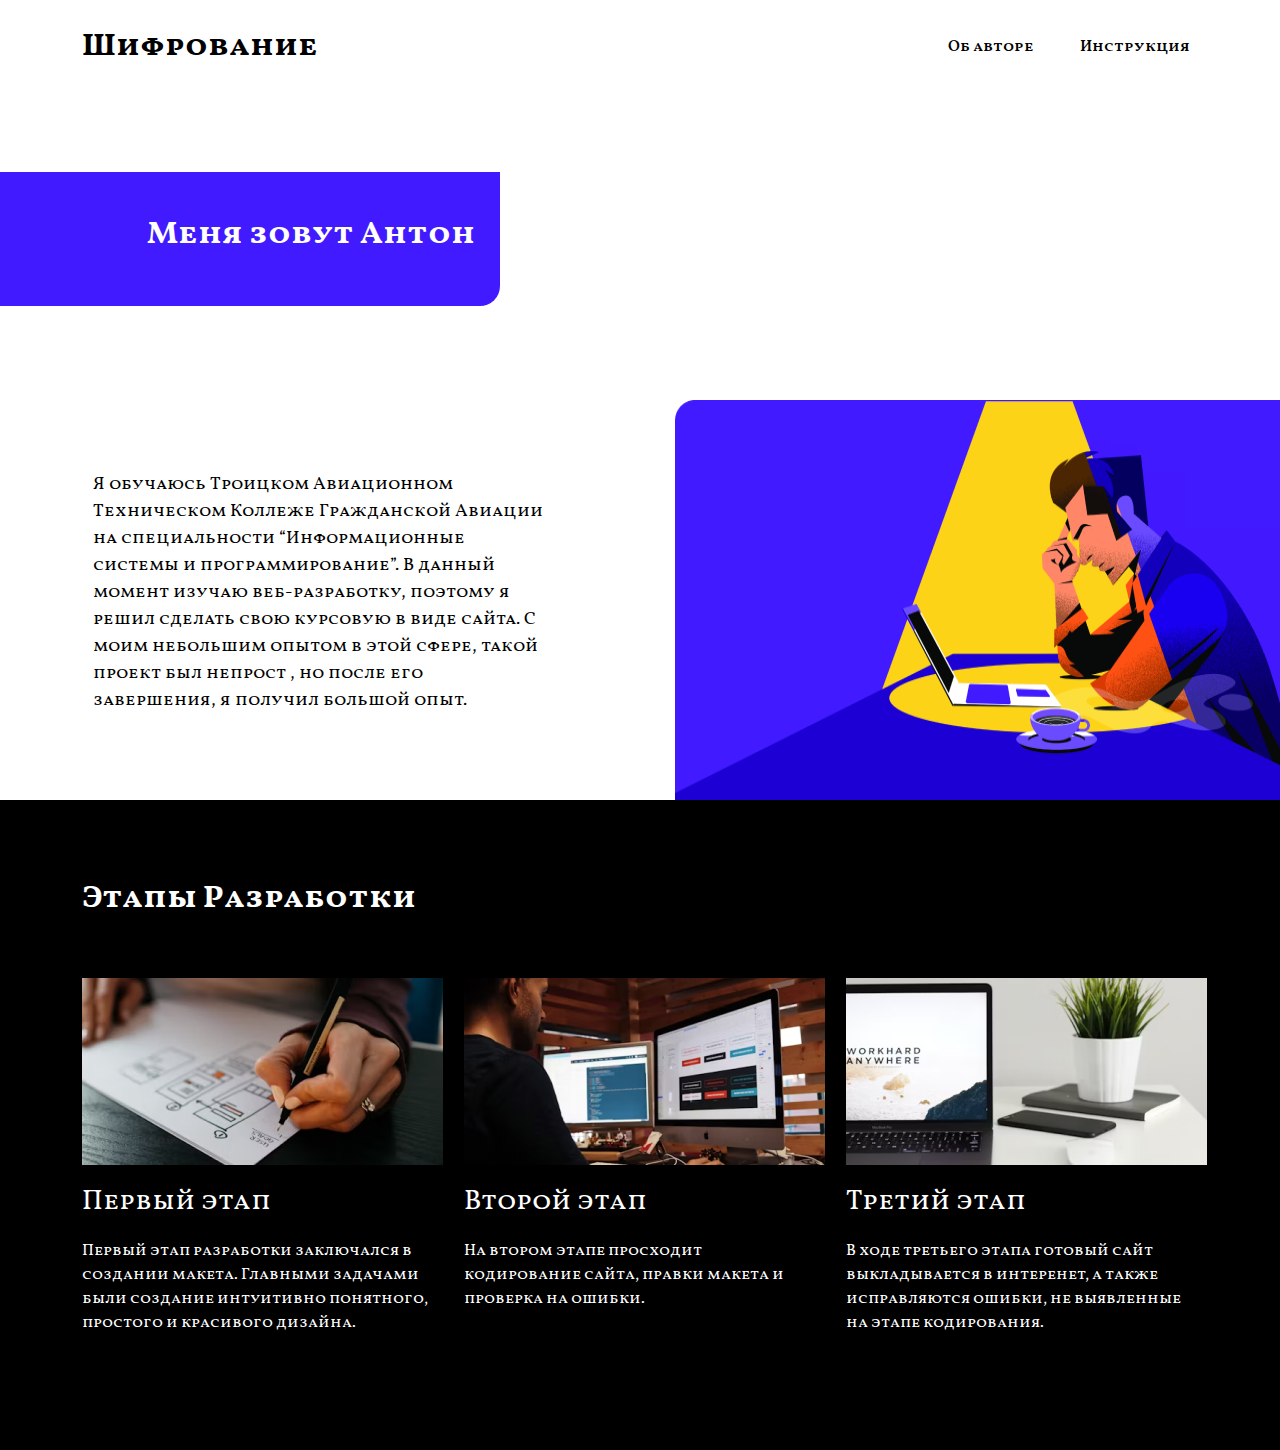
==== Сайт/src/author.html @ 17e6ee05 "Сделал половину страницы "Об авторе", решил поменять стиль. Сделал отдельный css файл для новой стра" ====
<!DOCTYPE html>
<html lang="ru">
<head>
    <meta charset="UTF-8">
    <meta name="viewport" content="width=device-width, initial-scale=1.0">
    <link href="https://cdn.jsdelivr.net/npm/bootstrap@5.3.3/dist/css/bootstrap.min.css" rel="stylesheet" integrity="sha384-QWTKZyjpPEjISv5WaRU9OFeRpok6YctnYmDr5pNlyT2bRjXh0JMhjY6hW+ALEwIH" crossorigin="anonymous">
    <link rel="preconnect" href="https://www.youtube.com/watch?time_continue=4&v=pi58jcbs09k&embeds_referring_euri=http%3A%2F%2F127.0.0.1%3A5501%2F&source_ve_path=Mjg2NjY&feature=emb_logo" as="fetch">
    <link rel="stylesheet" href="css/normalize.css">
    <link rel="stylesheet" href="css/author_style.css">

    <link rel="apple-touch-icon" sizes="57x57" href="icons/fav/apple-icon-57x57.png">
    <link rel="apple-touch-icon" sizes="60x60" href="icons/fav/apple-icon-60x60.png">
    <link rel="apple-touch-icon" sizes="72x72" href="icons/fav/apple-icon-72x72.png">
    <link rel="apple-touch-icon" sizes="76x76" href="icons/fav/apple-icon-76x76.png">
    <link rel="apple-touch-icon" sizes="114x114" href="icons/fav/apple-icon-114x114.png">
    <link rel="apple-touch-icon" sizes="120x120" href="icons/fav/apple-icon-120x120.png">
    <link rel="apple-touch-icon" sizes="144x144" href="icons/fav/apple-icon-144x144.png">
    <link rel="apple-touch-icon" sizes="152x152" href="icons/fav/apple-icon-152x152.png">
    <link rel="apple-touch-icon" sizes="180x180" href="icons/fav/apple-icon-180x180.png">
    <link rel="icon" type="image/png" sizes="192x192"  href="icons/fav/android-icon-192x192.png">
    <link rel="icon" type="image/png" sizes="32x32" href="icons/fav/favicon-32x32.png">
    <link rel="icon" type="image/png" sizes="96x96" href="icons/fav/favicon-96x96.png">
    <link rel="icon" type="image/png" sizes="16x16" href="icons/fav/favicon-16x16.png">
    <!-- <link rel="manifest" href="icons/fav/manifest.json"> -->
    <meta name="msapplication-TileColor" content="#ffffff">
    <meta name="msapplication-TileImage" content="icons/fav/ms-icon-144x144.png">
    <meta name="theme-color" content="#ffffff">

    <title>Об авторе</title>
</head>
<body>
    <!-- Шапка -->
    <header class="header author-header">
        <div class="container author-header__container">
            <nav class="navbar navbar-expand-md author-header__navbar">
                <div class="container-fluid">
                  <a class="navbar-brand author-header__logo logo" href="index.html">Шифрование</a>
                  <button class="navbar-toggler" type="button" data-bs-toggle="collapse" data-bs-target="#navbarSupportedContent" aria-controls="navbarSupportedContent" aria-expanded="false" aria-label="Переключатель навигации">
                    <img src="icons/Menu_Duo_LG.svg" alt="" width="30" height="30">
                  </button>
                  <div class="collapse navbar-collapse justify-content-end" id="navbarSupportedContent">
                    <ul class="navbar-nav mb-lg-0">
                      <li class="nav-item">
                        <a class="nav-link" href="author.html">Об авторе</a>
                      </li>
                      <li class="nav-item">
                        <a class="nav-link" href="instruction.html">
                            Инструкция
                        </a>
                      </li>
                    </ul>
                  </div>
                </div>
              </nav>
        </div>
    </header>

    <main class="main">
        <section class="general">
            <div class="general__container container">
                <div class="general__top-part">
                    <div class="general__title-block title">
                        <h1 class="main-part__title title">Меня зовут Антон</h1>
                    </div>

                    
                </div>

                <div class="general__bottom-part">
                    <p class="general__text text">
                        Я обучаюсь Троицком Авиационном Техническом Коллеже Гражданской Авиации на специальности “Информационные системы и программирование”.
                        В данный момент изучаю веб-разработку, поэтому я решил сделать свою курсовую в виде сайта.
                        С моим небольшим опытом в этой сфере, такой проект был непрост , но после его завершения, я получил большой опыт.
                    </p>
                    <img src="img/general.png" alt="" width="605" height="400">
                </div>
            </div>
        </section>
        <section class="development">
            <div class="development__container container">
                <h2 class="development__title title">Этапы Разработки</h2>
                <div class="development__cards-block cards-block">
                    <div class="development__card card">
                        <div class="card__top-part">
                            <img src="img/card1.png" alt="" width="361" height="187">
                        </div>
                        <div class="card__bottom-part">
                            <h3 class="card__title">Первый этап</h3>
                            <p class="card__text">
                                Первый этап разработки заключался в создании макета.
                                Главными задачами были создание интуитивно понятного, простого 
                                и  красивого дизайна.
                            </p>
                        </div>
                    </div>
                    <div class="development__card card">
                        <div class="card__top-part">
                            <img src="img/card2.png" alt="" width="361" height="187">
                        </div>
                        <div class="card__bottom-part">
                            <h3 class="card__title">Второй этап</h3>
                            <p class="card__text">
                                На втором этапе просходит кодирование сайта, правки макета и проверка на ошибки.
                            </p>
                        </div>
                    </div>
                    <div class="development__card card">
                        <div class="card__top-part">
                            <img src="img/card3.png" alt="" width="361" height="187">
                        </div>
                        <div class="card__bottom-part">
                            <h3 class="card__title">Третий этап</h3>
                            <p class="card__text">
                                В ходе третьего этапа готовый сайт выкладывается в интеренет, а также исправляются ошибки, не выявленные на этапе кодирования.
                            </p>
                        </div>
                    </div>
                </div>
            </div>
        </section>
    </main>
</body>
</html>
---- Сайт/src/css/author_style.css ----
@import url("https://fonts.googleapis.com/css2?family=Vollkorn+SC:wght@400;600;700;900&display=swap");
* {
  box-sizing: border-box;
}

body {
  font-family: "Vollkorn SC";
}

.container {
  max-width: 1140px;
}

.title {
  font-size: 32px;
  font-weight: bold;
}

.text {
  font-size: 18px;
}

.author-header__container {
  min-height: 100px;
  padding: 15px 0;
}
.author-header__navbar a {
  color: #000000;
  font-weight: 600;
}
.author-header__navbar a:hover {
  scale: 1.2;
}

.navbar-nav {
  -moz-column-gap: 1.875rem;
       column-gap: 1.875rem;
}

.author-header .logo {
  padding: 0;
  font-size: 32px;
  font-weight: bold;
}
.author-header .logo:focus-visible {
  outline: none;
}

.general {
  position: relative;
  min-height: 700px;
}
.general__container {
  padding-left: 0;
}
.general__bottom-part {
  position: absolute;
  bottom: 0;
  right: 0;
  display: flex;
  -moz-column-gap: 130px;
       column-gap: 130px;
}
.general__title-block {
  position: absolute;
  padding-top: 44px;
  padding-bottom: 44px;
  width: 500px;
  text-align: right;
  padding-right: 25px;
  left: 0;
  top: 72px;
  display: inline-block;
  background-color: #421AFF;
  color: #FFFFFF;
  border-bottom-right-radius: 20px;
}
.general__text {
  align-self: center;
  margin-left: 93px;
  color: #000000;
  font-size: 18px;
}

.card {
  border: none;
  max-width: 361px;
  background: transparent;
  transition: all 0.3s;
}
.card:hover {
  scale: 1.2;
}
.card:has(~ .card:hover), .card:hover ~ .card {
  scale: 0.8;
}
.card img {
  margin-bottom: 20px;
}
.card__title {
  color: #FFFFFF;
  margin-bottom: 20px;
}
.card__text {
  color: #FFFFFF;
}

.development {
  background-color: #000000;
  min-height: 650px;
}
.development__container {
  padding-top: 80px;
}
.development__title {
  color: #FFFFFF;
  margin-bottom: 60px;
}
.development__cards-block {
  display: grid;
  grid-template-columns: repeat(3, 1fr);
  -moz-column-gap: 30px;
       column-gap: 30px;
}/*# sourceMappingURL=author_style.css.map */
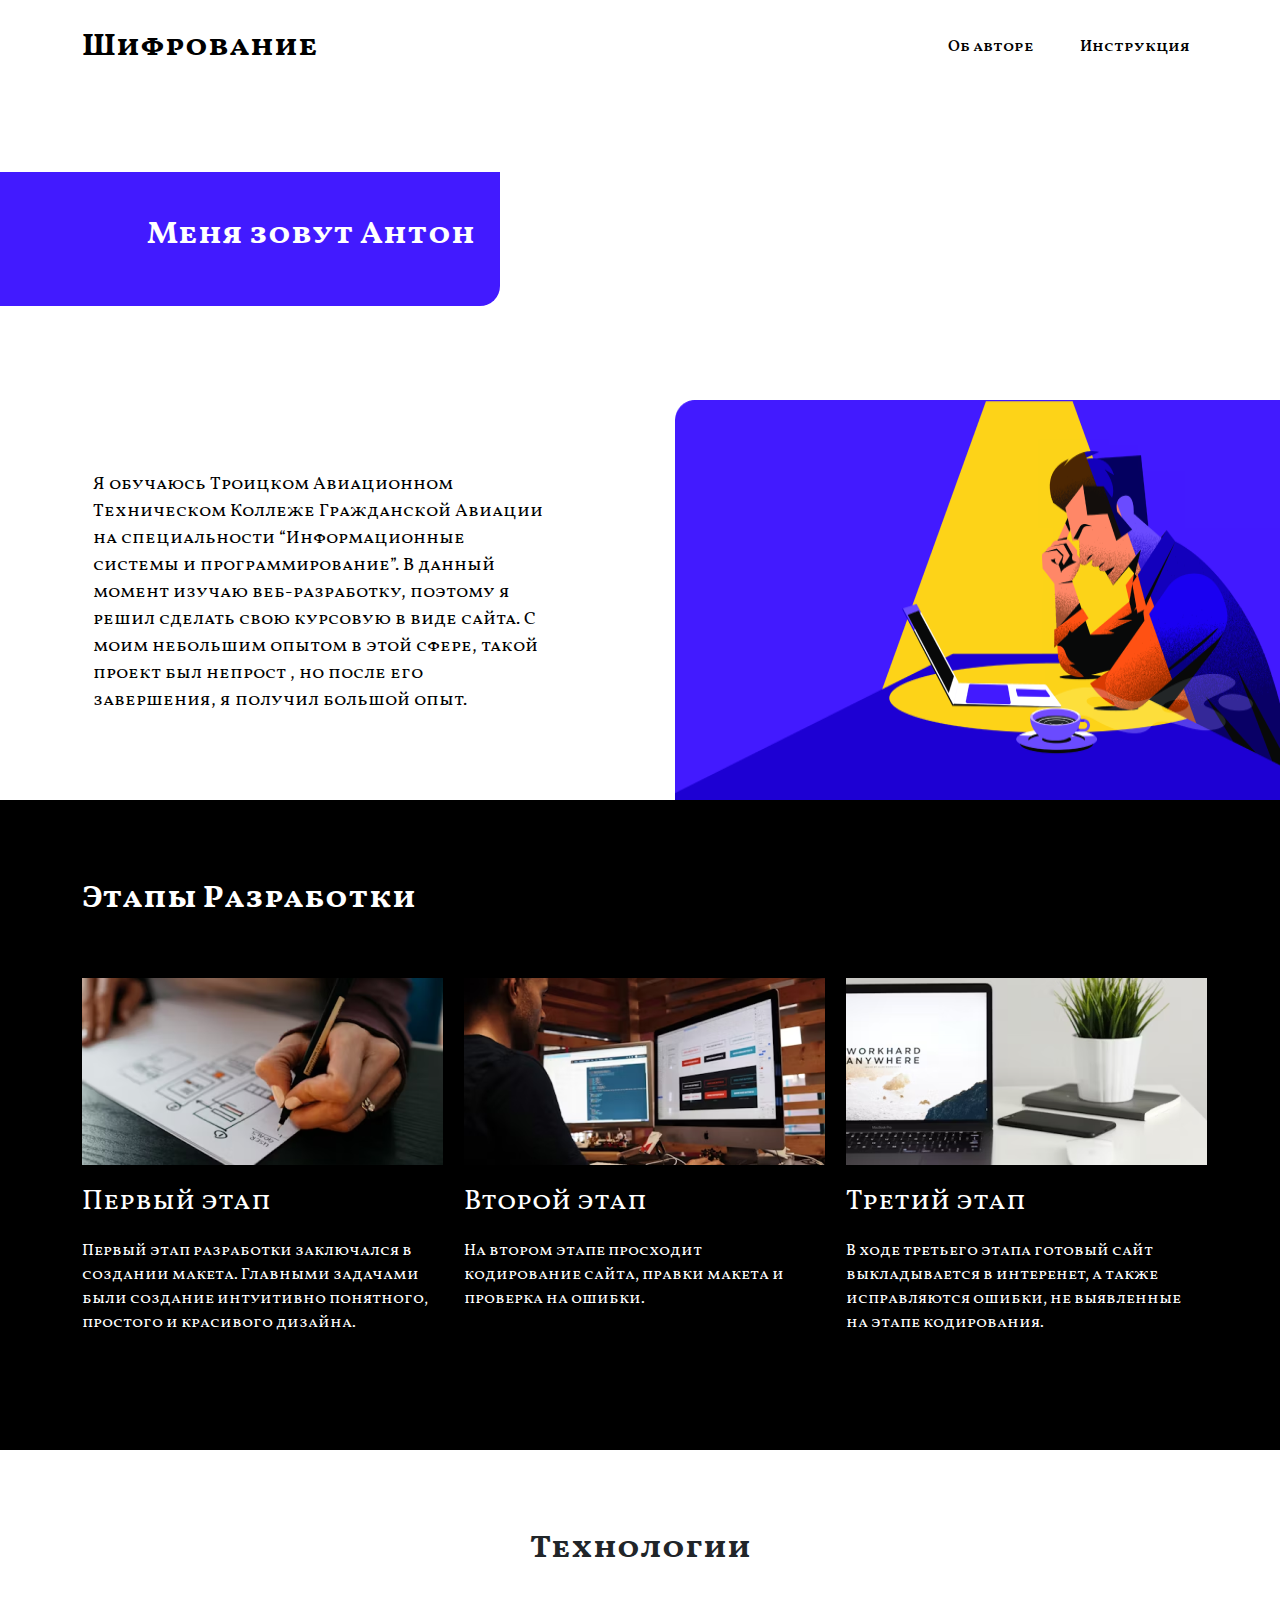
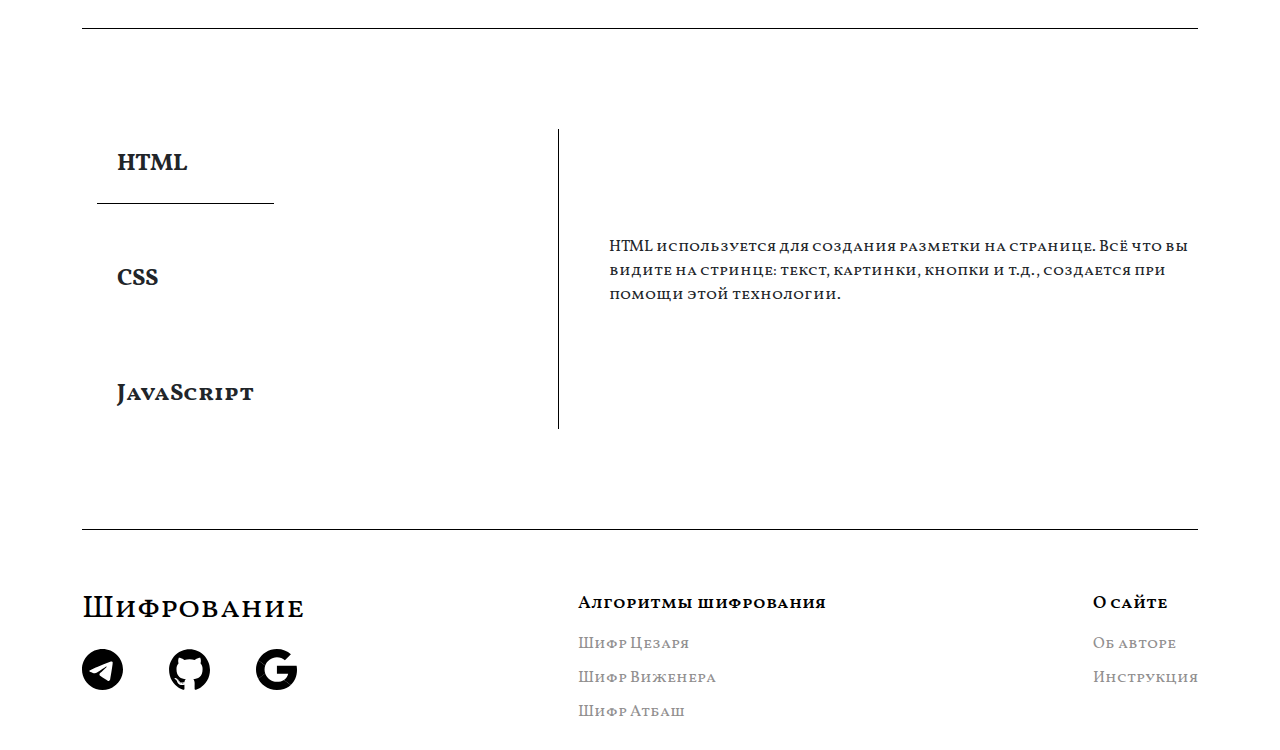
==== commit 5b4d684f: "Добавил футер и к нему черные иконки соц. сетей." ====
--- a/Сайт/src/author.html
+++ b/Сайт/src/author.html
@@ -36,7 +36,7 @@
                 <div class="container-fluid">
                   <a class="navbar-brand author-header__logo logo" href="index.html">Шифрование</a>
                   <button class="navbar-toggler" type="button" data-bs-toggle="collapse" data-bs-target="#navbarSupportedContent" aria-controls="navbarSupportedContent" aria-expanded="false" aria-label="Переключатель навигации">
-                    <img src="icons/Menu_Duo_LG.svg" alt="" width="30" height="30">
+                    <img src="icons/Menu_Duo_MD.svg" alt="" width="30" height="30">
                   </button>
                   <div class="collapse navbar-collapse justify-content-end" id="navbarSupportedContent">
                     <ul class="navbar-nav mb-lg-0">
@@ -76,6 +76,7 @@
                 </div>
             </div>
         </section>
+
         <section class="development">
             <div class="development__container container">
                 <h2 class="development__title title">Этапы Разработки</h2>
@@ -118,6 +119,83 @@
                 </div>
             </div>
         </section>
+
+        <section class="technique">
+            <div class="technique__container container">
+                <h2 class="technique__title title">Технологии</h2>
+                <div class="technique__line line"></div>
+                <div class="technique__content">
+                    <button class="technique__toggle-button" type="button"></button>
+                    <div class="technique__switch-buttons">
+                        <div class="technique__switch-item">
+                            <input class="technique__btn-check" type="radio" name="btnradio" id="html-radio" autocomplete="off" checked>
+                            <label class="technique__tech-logo" for="html-radio">
+                                <img src="icons/html-logo.svg" alt="">
+                            </label>
+                            <label class="technique__tech-title" for="html-radio">HTML</label>
+                        </div>
+
+                        <div class="technique__switch-item">
+                            <input class="technique__btn-check" type="radio" name="btnradio" id="css-radio" autocomplete="off">
+                            <label class="technique__tech-logo" for="css-radio">
+                                <img src="icons/css-logo.svg" alt="">
+                            </label>
+                            <label class="technique__tech-title" for="css-radio">CSS</label>
+                        </div>
+
+                        <div class="technique__switch-item">
+                            <input class="technique__btn-check" type="radio" name="btnradio" id="js-radio" autocomplete="off">
+                            <label class="technique__tech-logo" for="js-radio">
+                                <img src="icons/js-logo.svg" alt="">
+                            </label>
+                            <label class="technique__tech-title" for="js-radio">JavaScript</label>
+                        </div>
+                    </div>
+                    <div class="technique__technology-description">
+                        <p class="technique__description-text">
+                            HTML используется для создания разметки на странице.
+                            Всё что вы видите на стринце: текст, картинки, кнопки и т.д.,
+                            создается при помощи этой технологии. 
+                        </p>
+                    </div>
+                </div>
+                <div class="technique__line line"></div>
+            </div>
+        </section>
+
+        <div class="main__btn-up btn-up"></div>
     </main>
+
+    <footer class="footer">
+        <div class="container footer__container">
+          <div class="footer__social-media-block">
+            <h2 class="footer__logo logo">Шифрование</h2>
+            <ul class="footer__social-media-list">
+              <li class="footer__social-media-item"><a href="https://t.me/gibon22"><img src="icons/telegram-black.svg" alt=""></a></li>
+              <li class="footer__social-media-item"><a href="https://github.com/Antoha-proger"><img src="icons/github-black.svg" alt=""></a></li>
+              <li class="footer__social-media-item"><a href="mailto:kobeleva166@gmail.com"><img src="icons/google-black.svg" alt=""></a></li>
+            </ul>
+          </div>
+          <div class="footer__algorithm-block">
+            <ul class="footer__algorithm-list footer-list">
+              <li class="footer__algorithm-title footer-title">Алгоритмы шифрования</li>
+              <li class="footer__algorithm-item footer-item"><a href="ceasar.html">Шифр Цезаря</a></li>
+              <li class="footer__algorithm-item footer-item"><a href="vigener.html">Шифр Виженера</a></li>
+              <li class="footer__algorithm-item footer-item"><a href="atbash.html">Шифр Атбаш</a></li>
+            </ul>
+          </div>
+          <div class="footer__about-block">
+            <ul class="footer__about-list footer-list">
+              <li class="footer__about-title footer-title">О сайте</li>
+              <li class="footer__about-item footer-item"><a href="author.html">Об авторе</a></li>
+              <li class="footer__about-item footer-item"><a href="instruction.html">Инструкция</a></li>
+            </ul>
+          </div>
+        </div>
+      </footer>
+
+    <script src="https://cdn.jsdelivr.net/npm/bootstrap@5.3.3/dist/js/bootstrap.bundle.min.js" integrity="sha384-YvpcrYf0tY3lHB60NNkmXc5s9fDVZLESaAA55NDzOxhy9GkcIdslK1eN7N6jIeHz" crossorigin="anonymous"></script>
+    <script src="js/main_script.js"></script>
+    <script src="js/author_script.js"></script>
 </body>
 </html>--- a/Сайт/src/css/author_style.css
+++ b/Сайт/src/css/author_style.css
@@ -20,6 +20,66 @@
   font-size: 18px;
 }
 
+.navbar-toggler {
+  border: none;
+  color: #000000;
+}
+.navbar-toggler:focus {
+  box-shadow: none;
+}
+
+.btn-up {
+  position: fixed;
+  bottom: 70px;
+  right: 40px;
+  background-color: #000000;
+  width: 50px;
+  height: 50px;
+  display: none;
+  border-radius: 50px;
+  cursor: pointer;
+}
+.btn-up::before {
+  content: "";
+  background: transparent no-repeat center center;
+  background-size: 100% 100%;
+  width: 24px;
+  height: 24px;
+  background-image: url("../icons/ArrowUp.svg");
+}
+.btn-up-show {
+  display: flex;
+  justify-content: center;
+  align-items: center;
+}
+
+.footer-title {
+  color: #000000;
+  font-size: 18px;
+  font-weight: 600;
+  margin-bottom: 15px;
+}
+
+.footer-item {
+  margin-bottom: 10px;
+}
+.footer-item a {
+  text-decoration: none;
+  font-size: 16px;
+  color: #918f8f;
+}
+
+.footer-list {
+  padding: 0;
+  list-style: none;
+}
+
+.line {
+  width: 100%;
+  height: 1px;
+  background-color: #000000;
+}
+
 .author-header__container {
   min-height: 100px;
   padding: 15px 0;
@@ -27,6 +87,7 @@
 .author-header__navbar a {
   color: #000000;
   font-weight: 600;
+  transition: all 0.3s;
 }
 .author-header__navbar a:hover {
   scale: 1.2;
@@ -107,6 +168,7 @@
 
 .development {
   background-color: #000000;
+  margin-bottom: 80px;
   min-height: 650px;
 }
 .development__container {
@@ -121,4 +183,144 @@
   grid-template-columns: repeat(3, 1fr);
   -moz-column-gap: 30px;
        column-gap: 30px;
+}
+
+.technique {
+  min-height: 600px;
+}
+.technique__title {
+  text-align: center;
+  margin-bottom: 60px;
+}
+.technique__content {
+  display: grid;
+  grid-template-columns: repeat(2, 1fr);
+  margin-bottom: 100px;
+}
+.technique__toggle-button {
+  grid-column: span 2;
+  width: 40px;
+  height: 40px;
+  border: none;
+  display: flex;
+  justify-content: center;
+  align-items: center;
+  background-color: #FFFFFF;
+  border-radius: 20px;
+  margin-bottom: 40px;
+  transition: rotate 0.2s;
+}
+.technique__toggle-button::before {
+  content: "";
+  background-size: 100% 100%;
+  width: 24px;
+  height: 24px;
+  background-image: url("../icons/switch-button.svg");
+}
+.technique__toggle-button:hover {
+  background-color: #B8B4B4;
+}
+.technique__toggle-button_wrap {
+  rotate: 180deg;
+}
+.technique__line {
+  margin-bottom: 20px;
+}
+.technique__switch-buttons {
+  display: flex;
+  flex-direction: column;
+  justify-content: space-between;
+  min-height: 300px;
+  padding-left: 15px;
+  width: 15vw;
+}
+.technique__switch-buttons input[type=radio] {
+  display: none;
+}
+.technique__tech-title {
+  display: inline-block;
+  cursor: pointer;
+  text-align: center;
+  padding-left: 20px;
+  font-size: 24px;
+  font-weight: bold;
+}
+.technique__tech-title_wrap {
+  transition: all 0.2s;
+  display: none;
+}
+.technique .technique__tech-logo {
+  padding: 0;
+  cursor: pointer;
+}
+.technique .technique__tech-logo_wrap img {
+  transition: all 0.3s;
+  width: 36px;
+  height: 48px;
+}
+.technique__switch-item {
+  display: flex;
+  align-items: center;
+  max-width: 230px;
+  min-height: 70px;
+  transition: all 0.2s;
+  position: relative;
+}
+.technique__switch-item::after {
+  position: absolute;
+  bottom: -5px;
+  content: "";
+  display: block;
+  height: 1px;
+  width: 0;
+  background-color: #000000;
+  transition: 0.3s;
+}
+.technique__switch-item:has(> .technique__btn-check:checked):after {
+  width: 100%;
+}
+.technique__switch-item_wrap {
+  max-width: 40px;
+  transition: all 0.2s;
+}
+.technique__switch-item_wrap::after {
+  bottom: 5px;
+}
+.technique__technology-description {
+  display: flex;
+  justify-content: center;
+  align-items: center;
+  border-left: 1px solid #000000;
+  padding-left: 50px;
+  width: 50vw;
+  transition: all 0.3s;
+}
+.technique__technology-description_wrap {
+  width: 70vw;
+}
+
+.footer__container {
+  padding-top: 40px;
+  min-height: 200px;
+  display: grid;
+  grid-template-columns: repeat(3, 1fr);
+  justify-content: space-between;
+}
+.footer__logo {
+  color: #000000;
+  margin-bottom: 20px;
+  pointer-events: none;
+}
+.footer__social-media-list {
+  padding: 0;
+  list-style: none;
+  display: flex;
+  -moz-column-gap: 46px;
+       column-gap: 46px;
+}
+.footer__algorithm-block {
+  justify-self: end;
+}
+.footer__about-block {
+  justify-self: end;
 }/*# sourceMappingURL=author_style.css.map */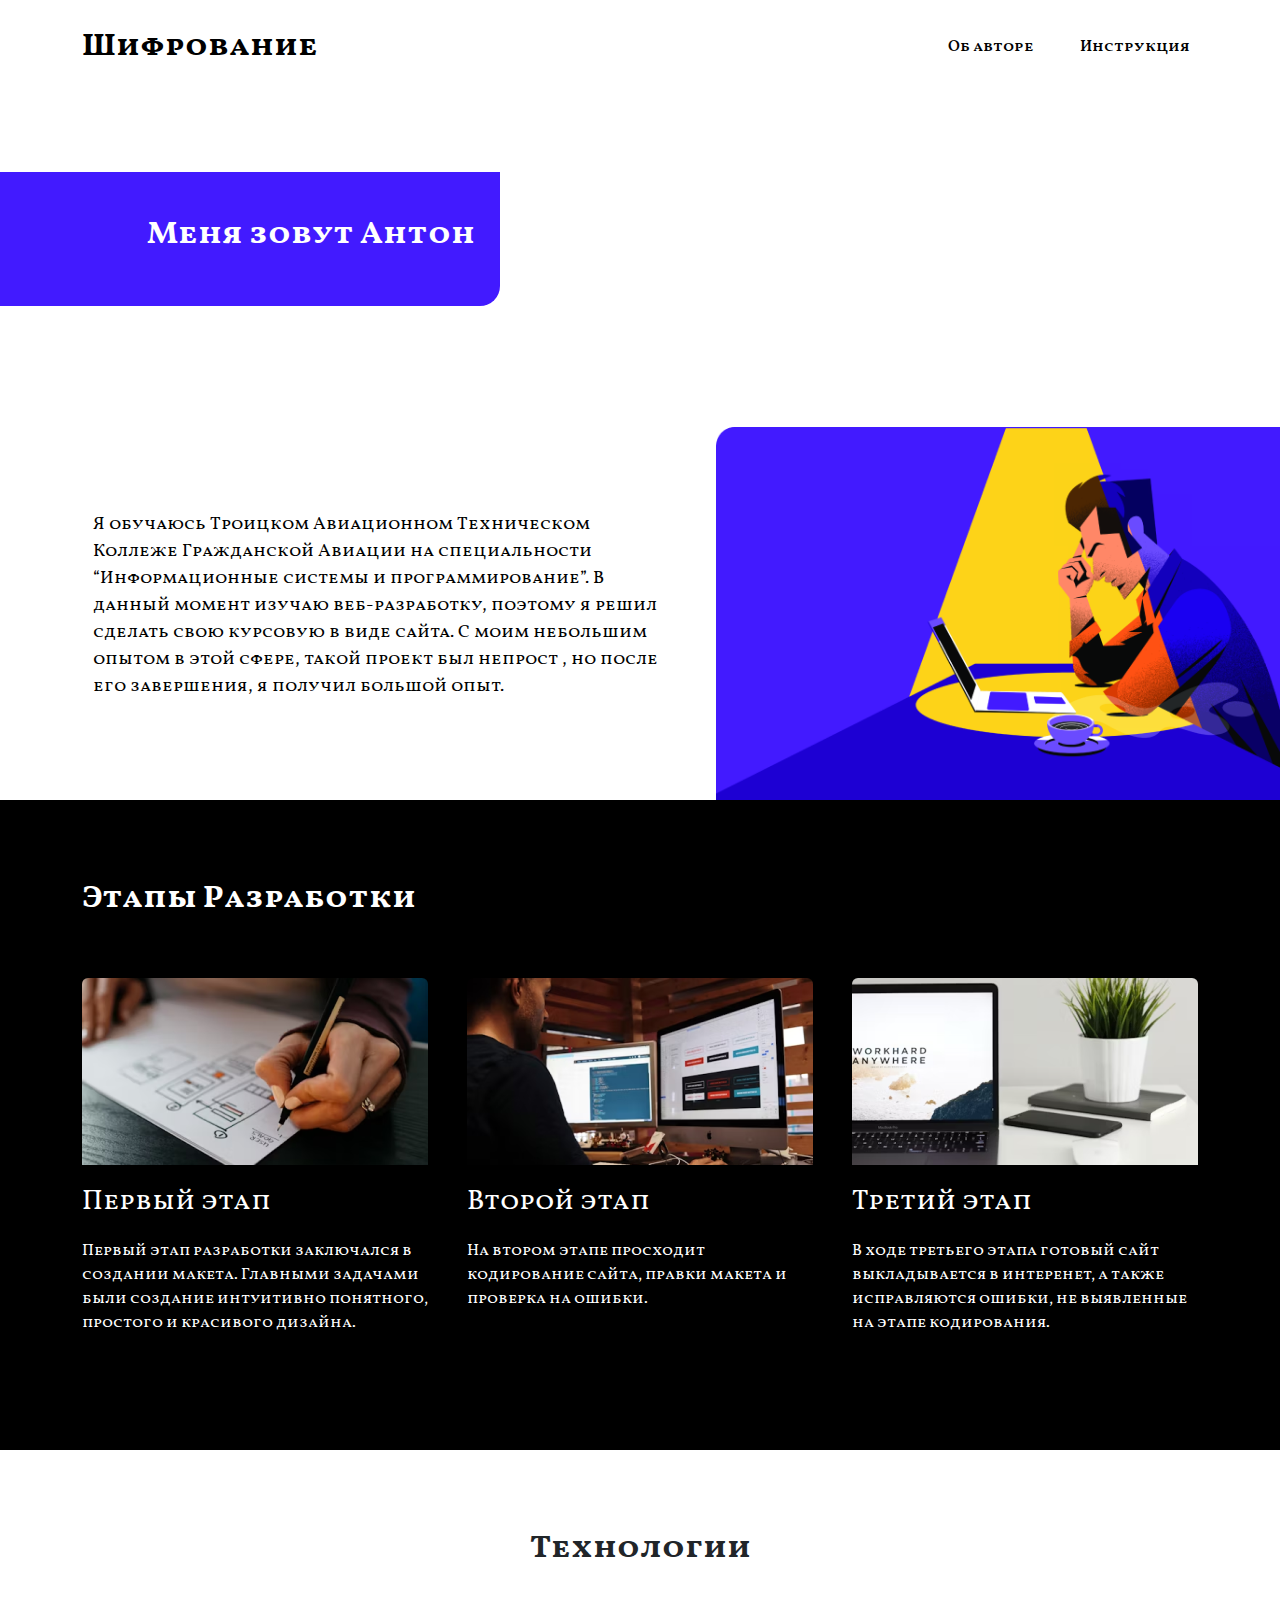
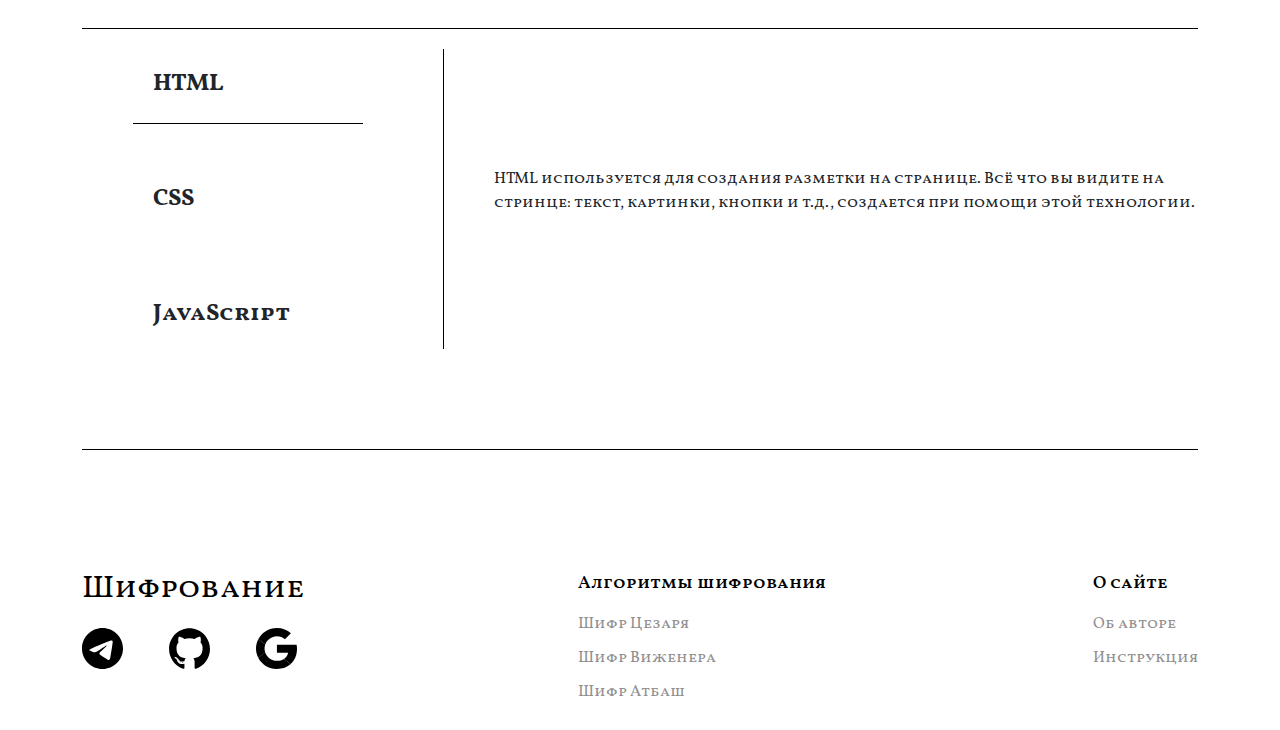
==== commit 3027ad17: "Сделал версию страницы "Об авторе" для разрешения 991px" ====
--- a/Сайт/src/author.html
+++ b/Сайт/src/author.html
@@ -72,7 +72,7 @@
                         В данный момент изучаю веб-разработку, поэтому я решил сделать свою курсовую в виде сайта.
                         С моим небольшим опытом в этой сфере, такой проект был непрост , но после его завершения, я получил большой опыт.
                     </p>
-                    <img src="img/general.png" alt="" width="605" height="400">
+                    <img src="img/general.png" alt="" width="564" height="373">
                 </div>
             </div>
         </section>
--- a/Сайт/src/css/author_style.css
+++ b/Сайт/src/css/author_style.css
@@ -119,8 +119,6 @@
   bottom: 0;
   right: 0;
   display: flex;
-  -moz-column-gap: 130px;
-       column-gap: 130px;
 }
 .general__title-block {
   position: absolute;
@@ -141,6 +139,7 @@
   margin-left: 93px;
   color: #000000;
   font-size: 18px;
+  margin-right: 50px;
 }
 
 .card {
@@ -148,6 +147,7 @@
   max-width: 361px;
   background: transparent;
   transition: all 0.3s;
+  overflow: hidden;
 }
 .card:hover {
   scale: 1.2;
@@ -181,8 +181,8 @@
 .development__cards-block {
   display: grid;
   grid-template-columns: repeat(3, 1fr);
-  -moz-column-gap: 30px;
-       column-gap: 30px;
+  -moz-column-gap: 3vw;
+       column-gap: 3vw;
 }
 
 .technique {
@@ -193,12 +193,10 @@
   margin-bottom: 60px;
 }
 .technique__content {
-  display: grid;
-  grid-template-columns: repeat(2, 1fr);
+  display: flex;
   margin-bottom: 100px;
 }
 .technique__toggle-button {
-  grid-column: span 2;
   width: 40px;
   height: 40px;
   border: none;
@@ -232,7 +230,7 @@
   justify-content: space-between;
   min-height: 300px;
   padding-left: 15px;
-  width: 15vw;
+  margin-right: 80px;
 }
 .technique__switch-buttons input[type=radio] {
   display: none;
@@ -261,7 +259,7 @@
 .technique__switch-item {
   display: flex;
   align-items: center;
-  max-width: 230px;
+  width: 230px;
   min-height: 70px;
   transition: all 0.2s;
   position: relative;
@@ -292,11 +290,7 @@
   align-items: center;
   border-left: 1px solid #000000;
   padding-left: 50px;
-  width: 50vw;
   transition: all 0.3s;
-}
-.technique__technology-description_wrap {
-  width: 70vw;
 }
 
 .footer__container {
@@ -323,4 +317,46 @@
 }
 .footer__about-block {
   justify-self: end;
+}
+
+@media (max-width: 991px) {
+  .container {
+    max-width: 750px;
+  }
+  .author-header__container {
+    margin: 0;
+    padding: 15px 50px;
+    margin-bottom: 40px;
+    max-width: 950px;
+  }
+  .general {
+    min-height: 450px;
+  }
+  .general__title-block {
+    position: static;
+    margin-left: -150px;
+    margin-bottom: 40px;
+  }
+  .general__bottom-part {
+    margin-bottom: 40px;
+    display: block;
+    position: static;
+  }
+  .general__bottom-part img {
+    display: none;
+  }
+  .general__text {
+    margin-left: 0;
+  }
+  .card {
+    overflow: hidden;
+    max-width: 210px;
+  }
+  .development {
+    min-height: 700px;
+  }
+  .footer__container {
+    display: flex;
+    justify-content: space-between;
+  }
 }/*# sourceMappingURL=author_style.css.map */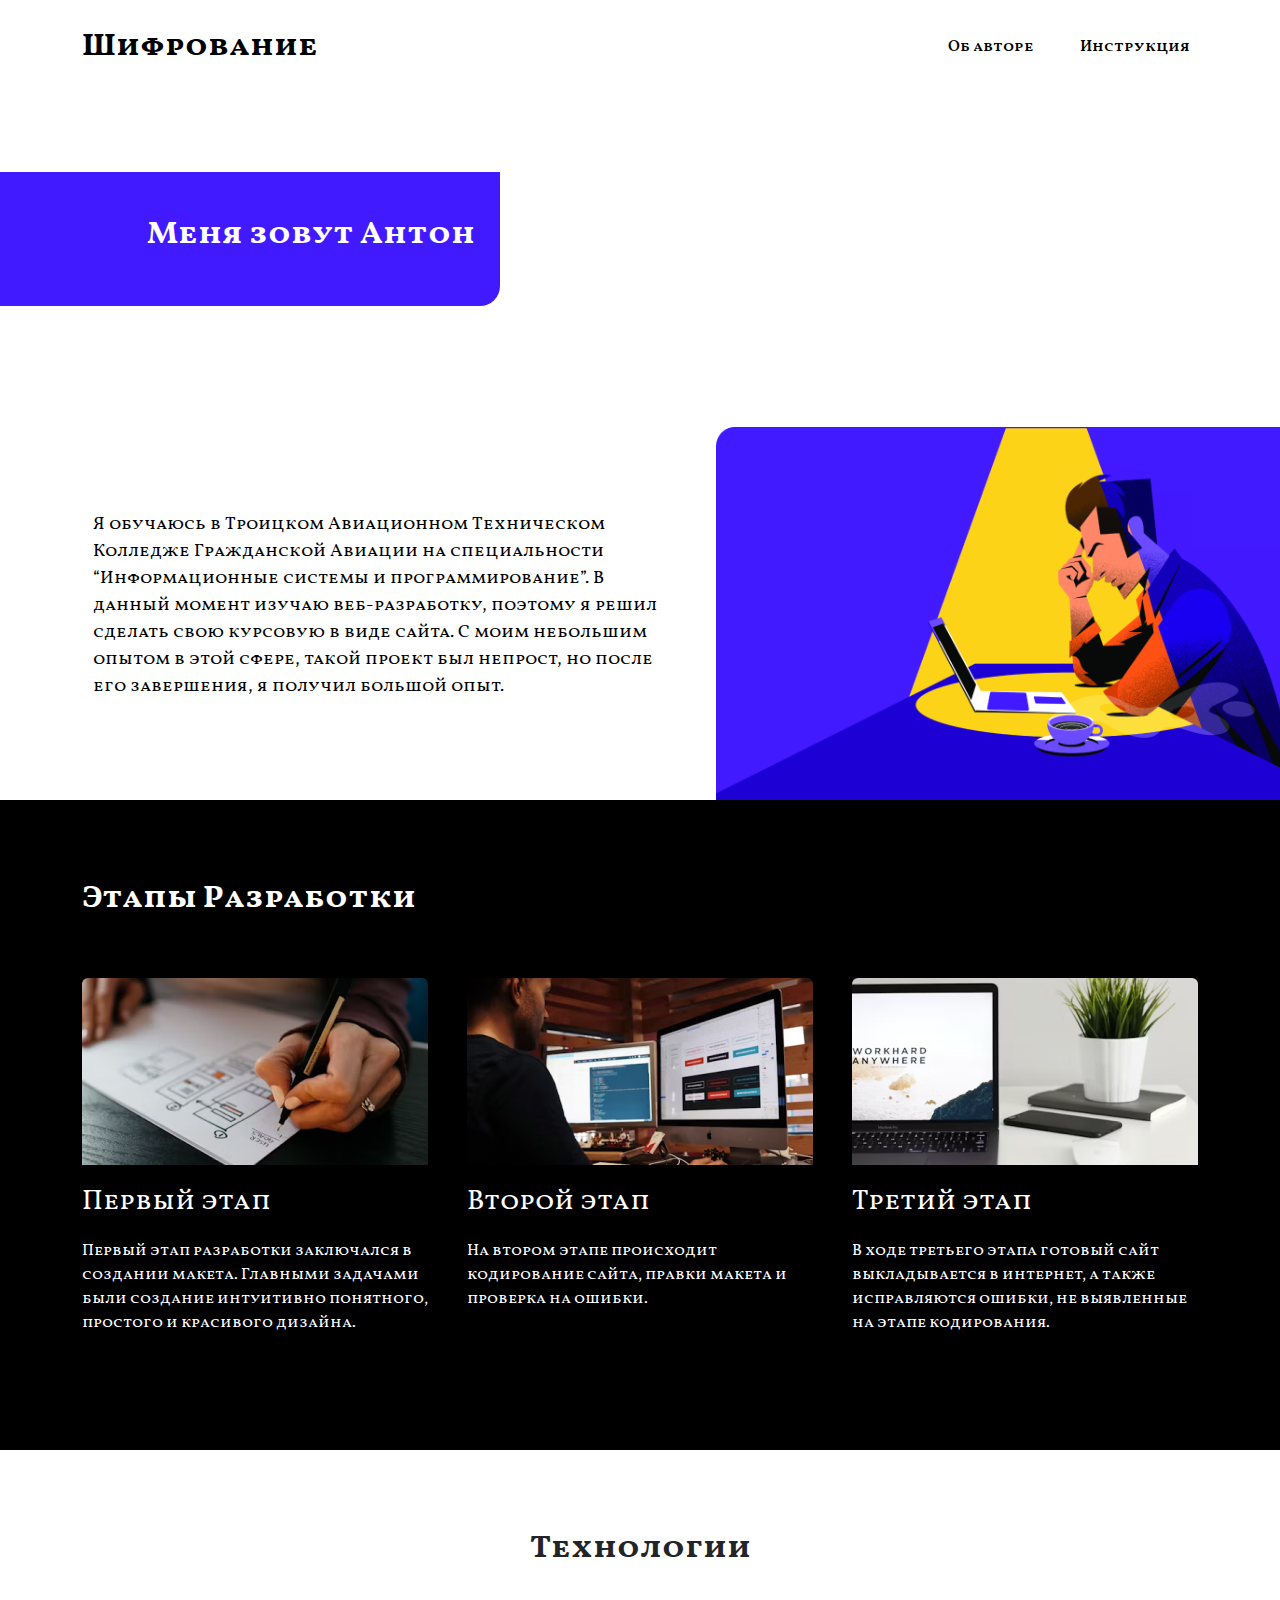
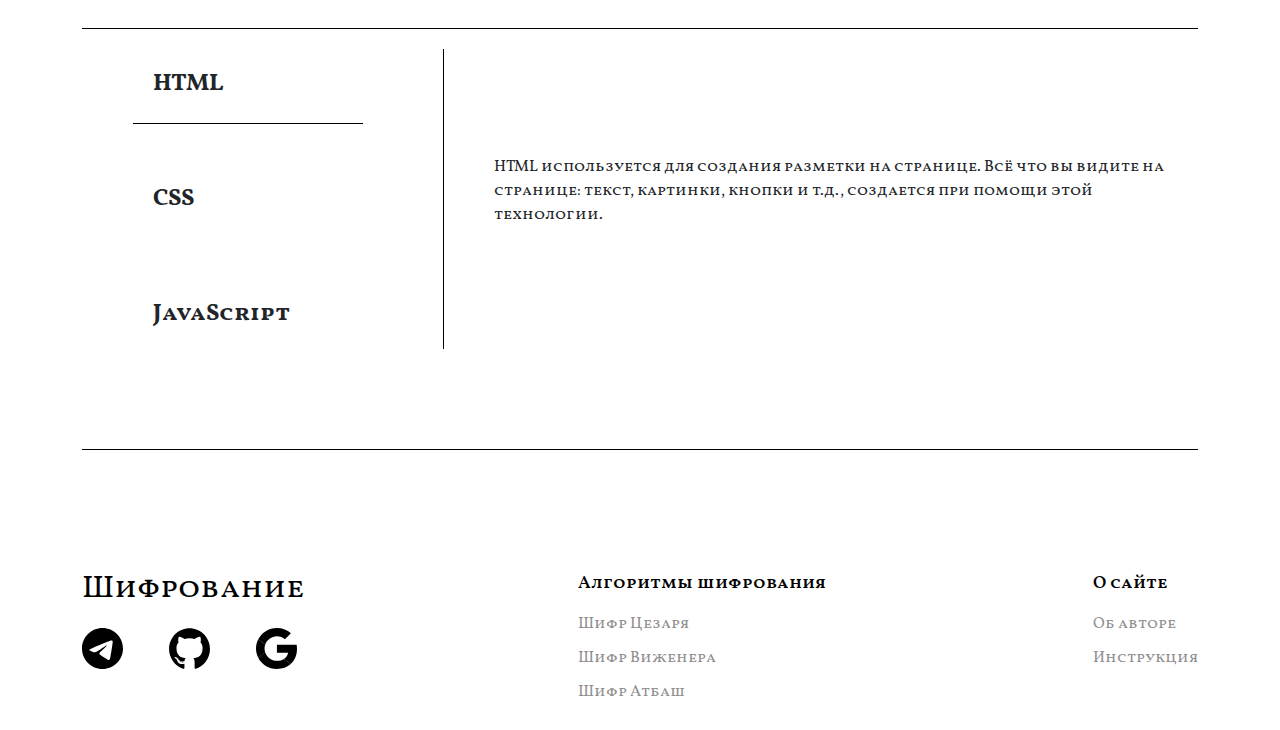
==== commit 47f673fb: "Исправил ошибки в тексте + добавилочистку полей при переключении режимов шифрования/дешифрования" ====
--- a/Сайт/src/author.html
+++ b/Сайт/src/author.html
@@ -68,9 +68,9 @@
 
                 <div class="general__bottom-part">
                     <p class="general__text text">
-                        Я обучаюсь Троицком Авиационном Техническом Коллеже Гражданской Авиации на специальности “Информационные системы и программирование”.
+                        Я обучаюсь в Троицком Авиационном Техническом Колледже Гражданской Авиации на специальности “Информационные системы и программирование”.
                         В данный момент изучаю веб-разработку, поэтому я решил сделать свою курсовую в виде сайта.
-                        С моим небольшим опытом в этой сфере, такой проект был непрост , но после его завершения, я получил большой опыт.
+                        С моим небольшим опытом в этой сфере, такой проект был непрост, но после его завершения, я получил большой опыт.
                     </p>
                     <img src="img/general.png" alt="" width="564" height="373">
                 </div>
@@ -90,7 +90,7 @@
                             <p class="card__text">
                                 Первый этап разработки заключался в создании макета.
                                 Главными задачами были создание интуитивно понятного, простого 
-                                и  красивого дизайна.
+                                и красивого дизайна.
                             </p>
                         </div>
                     </div>
@@ -101,7 +101,7 @@
                         <div class="card__bottom-part">
                             <h3 class="card__title">Второй этап</h3>
                             <p class="card__text">
-                                На втором этапе просходит кодирование сайта, правки макета и проверка на ошибки.
+                                На втором этапе происходит кодирование сайта, правки макета и проверка на ошибки.
                             </p>
                         </div>
                     </div>
@@ -112,7 +112,7 @@
                         <div class="card__bottom-part">
                             <h3 class="card__title">Третий этап</h3>
                             <p class="card__text">
-                                В ходе третьего этапа готовый сайт выкладывается в интеренет, а также исправляются ошибки, не выявленные на этапе кодирования.
+                                В ходе третьего этапа готовый сайт выкладывается в интернет, а также исправляются ошибки, не выявленные на этапе кодирования.
                             </p>
                         </div>
                     </div>
@@ -154,7 +154,7 @@
                     <div class="technique__technology-description">
                         <p class="technique__description-text">
                             HTML используется для создания разметки на странице.
-                            Всё что вы видите на стринце: текст, картинки, кнопки и т.д.,
+                            Всё что вы видите на странице: текст, картинки, кнопки и т.д.,
                             создается при помощи этой технологии. 
                         </p>
                     </div>
--- a/Сайт/src/css/author_style.css
+++ b/Сайт/src/css/author_style.css
@@ -336,11 +336,14 @@
     position: static;
     margin-left: -150px;
     margin-bottom: 40px;
+    padding-left: 30px;
+    width: 600px;
   }
   .general__bottom-part {
     margin-bottom: 40px;
     display: block;
     position: static;
+    padding-left: 50px;
   }
   .general__bottom-part img {
     display: none;
@@ -359,4 +362,72 @@
     display: flex;
     justify-content: space-between;
   }
+}
+@media (max-width: 767px) {
+  .container {
+    max-width: 100%;
+  }
+  .author-header .logo {
+    font-size: 18px;
+    margin: 0 auto;
+  }
+  .navbar-toggler {
+    margin: 0 auto;
+  }
+  .navbar-collapse {
+    text-align: center;
+  }
+  .general__title-block {
+    width: 400px;
+  }
+  .development {
+    margin-bottom: 40px;
+  }
+  .development__container {
+    padding-top: 20px;
+  }
+  .development__cards-block {
+    grid-template-columns: repeat(1, 1fr);
+  }
+  .card {
+    justify-self: center;
+    margin-bottom: 70px;
+  }
+  .footer__container {
+    flex-direction: column;
+  }
+  .title {
+    font-size: 16px;
+    font-weight: bold;
+  }
+  .text {
+    font-size: 12px;
+  }
+  .technique__content {
+    flex-direction: column;
+  }
+  .technique__switch-buttons {
+    flex-direction: row;
+    min-height: 150px;
+    justify-content: none;
+    padding-left: 0;
+    margin-right: 0;
+  }
+  .technique__switch-item {
+    flex-direction: column;
+  }
+  .technique__switch-item::after {
+    bottom: 50px;
+  }
+  .technique__switch-item_wrap::after {
+    bottom: 90px;
+  }
+  .technique__tech-title {
+    font-size: 16px;
+    padding-left: 0;
+  }
+  .technique__technology-description {
+    border: none;
+    padding: 0;
+  }
 }/*# sourceMappingURL=author_style.css.map */